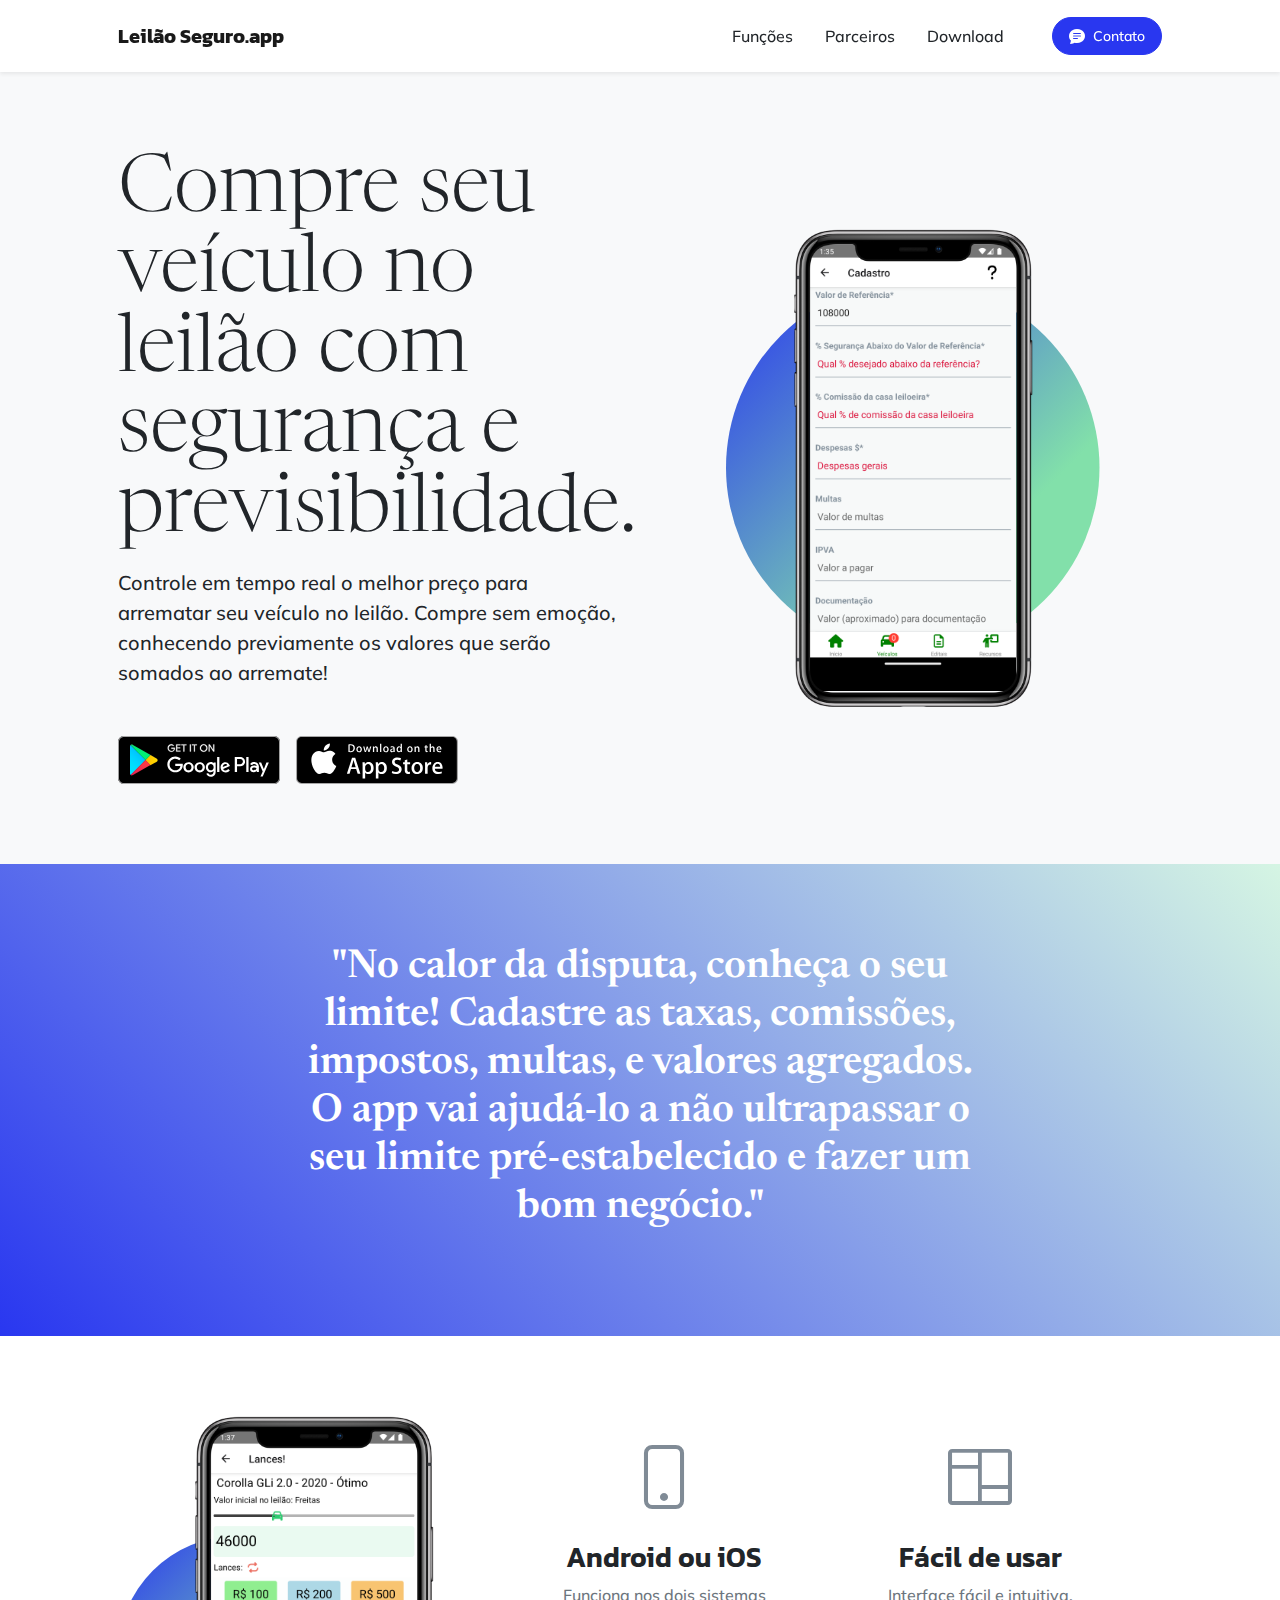
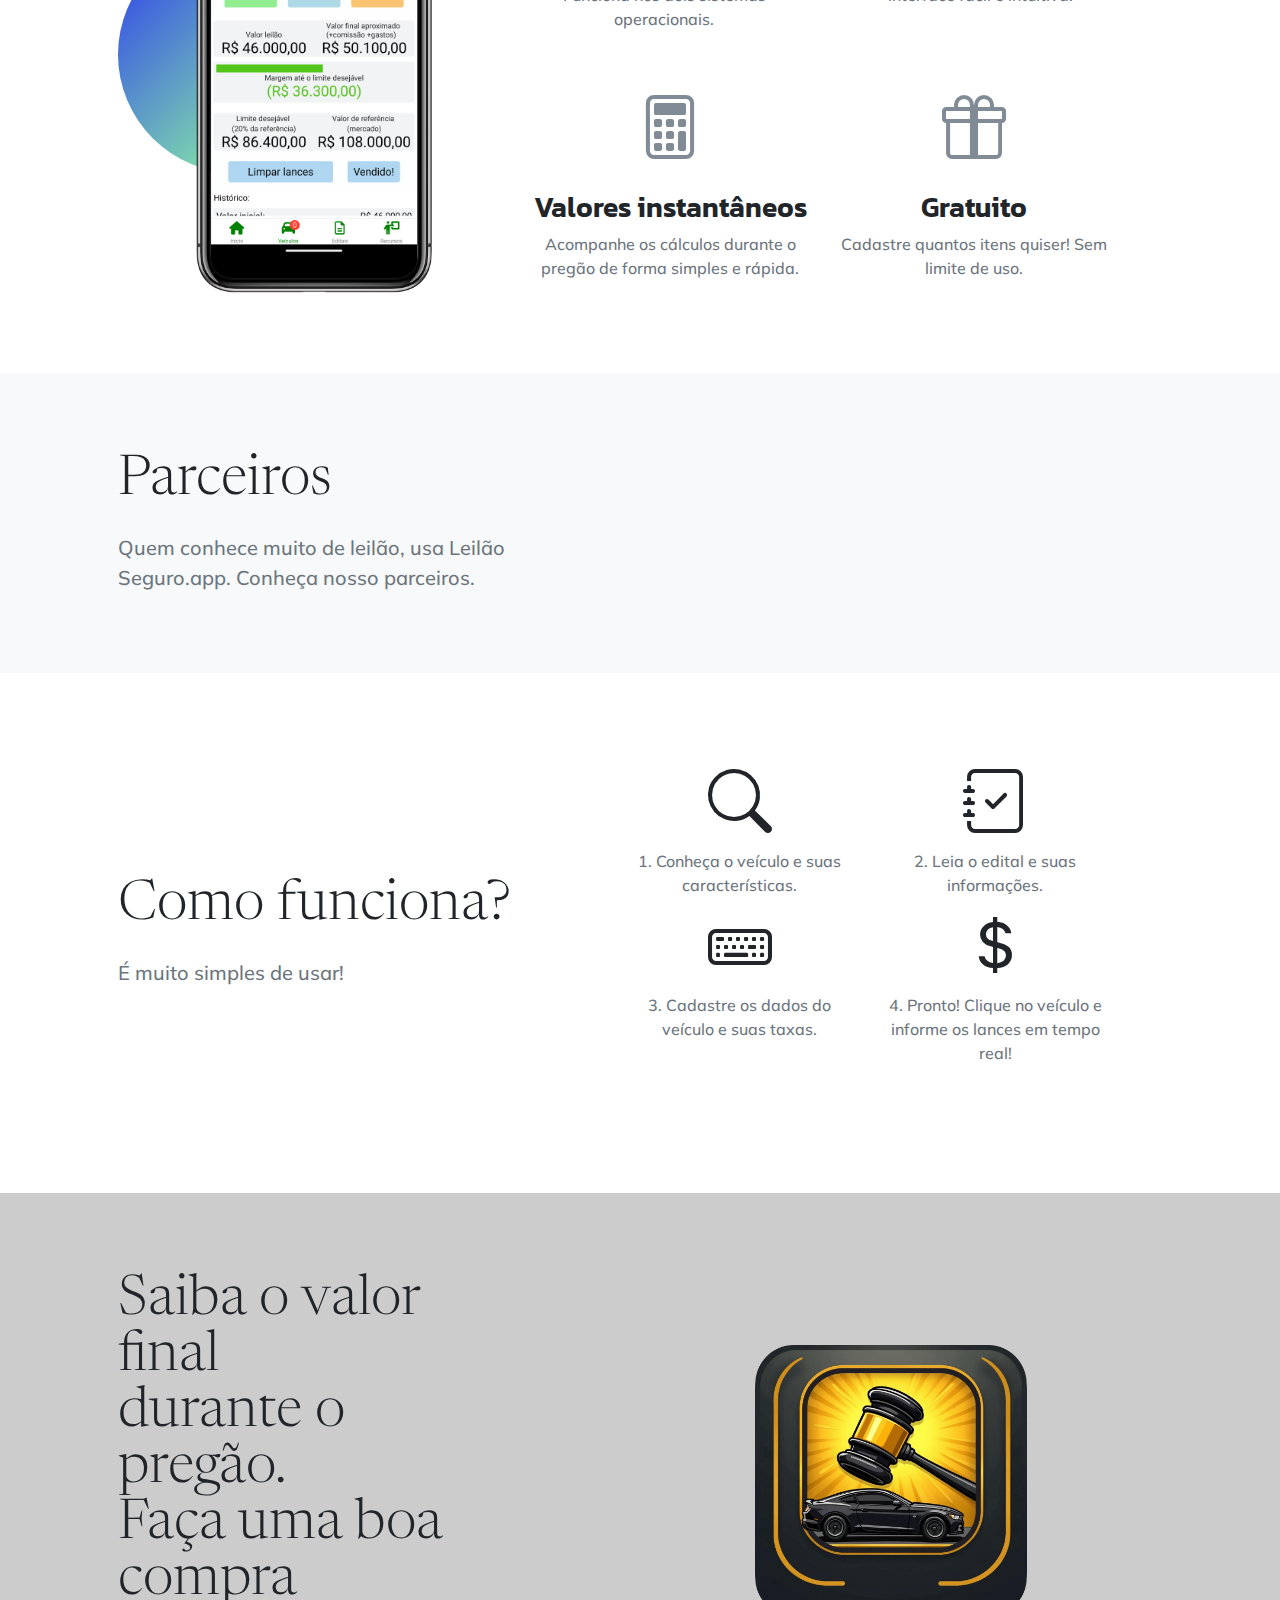
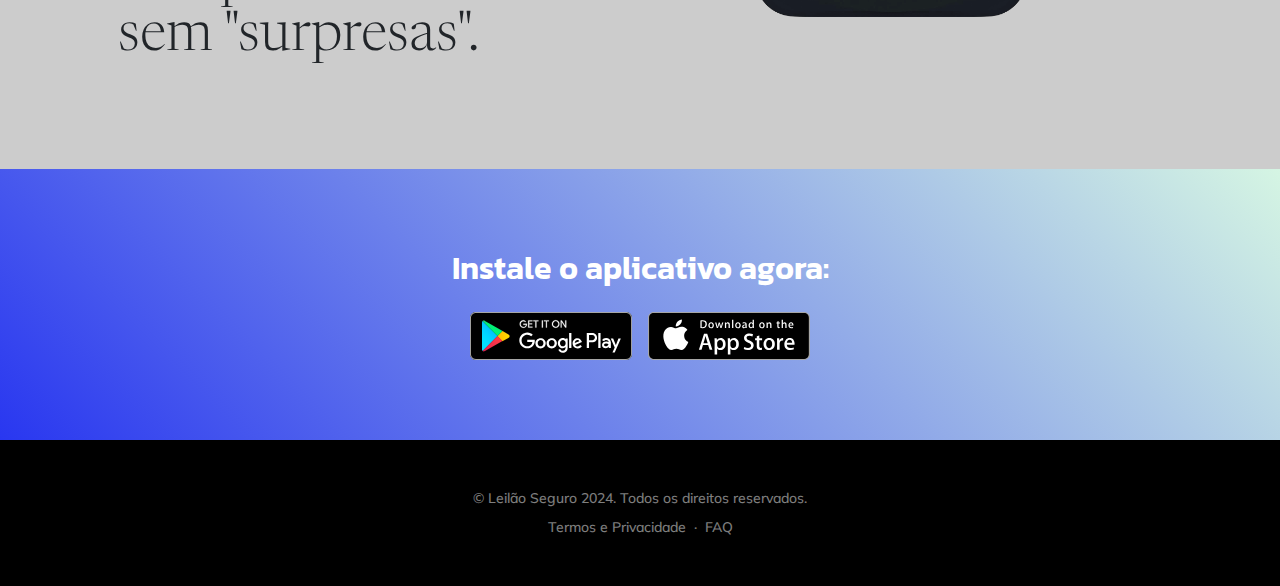
==== index.html @ 969dab4a "aviso da publicacao na playstore" ====
<!DOCTYPE html>
<html lang="pt-br">

<head>
  <meta charset="utf-8" />
  <meta name="viewport" content="width=device-width, initial-scale=1, shrink-to-fit=no" />
  <meta name="description"
    content="Um aplicativo para ajudar na compra em leilões. Calcule com maior precisão os gastos envolvidos e pague até o limite desejado. Pague até o limite calculado, compre com segurança." />
  <meta name="author" content="leilaoseguro.app" />
  <meta name="keywords" content="leilão, leilão seguro, leilão com segurança, carro, carro barato, carro de leilão, moto, moto barata, moto de leilão, trocar de carro, carro com preço bom, leilão vale a pena, leilão de carro, leilão de moto" />
  <meta name="robots" content="index, follow">

  <title>Leilão Seguro.app - Realize seu sonho com segurança</title>
  
  <link rel="icon" type="image/x-icon" href="assets/favicon.ico" />
  <!-- Bootstrap icons-->
  <link href="https://cdn.jsdelivr.net/npm/bootstrap-icons@1.11.0/font/bootstrap-icons.css" rel="stylesheet" />

  <!-- Google fonts-->
  <link rel="preconnect" href="https://fonts.gstatic.com" />
  <link href="https://fonts.googleapis.com/css2?family=Newsreader:ital,wght@0,600;1,600&amp;display=swap"
    rel="stylesheet" />
  <link
    href="https://fonts.googleapis.com/css2?family=Mulish:ital,wght@0,300;0,500;0,600;0,700;1,300;1,500;1,600;1,700&amp;display=swap"
    rel="stylesheet" />
  <link href="https://fonts.googleapis.com/css2?family=Kanit:ital,wght@0,400;1,400&amp;display=swap" rel="stylesheet" />
  <!-- Core theme CSS (includes Bootstrap)-->
  <link href="css/styles.css" rel="stylesheet" />
</head>

<body id="page-top">
  <!-- Navigation-->
  <nav class="navbar navbar-expand-lg navbar-light fixed-top shadow-sm" id="mainNav">
    <div class="container px-5">
      <a class="navbar-brand fw-bold" href="#page-top">Leilão Seguro.app</a>
      <button class="navbar-toggler" type="button" data-bs-toggle="collapse" data-bs-target="#navbarResponsive"
        aria-controls="navbarResponsive" aria-expanded="false" aria-label="Toggle navigation">
        Menu
        <i class="bi-list"></i>
      </button>
      <div class="collapse navbar-collapse" id="navbarResponsive">
        <ul class="navbar-nav ms-auto me-4 my-3 my-lg-0">
          <li class="nav-item"><a class="nav-link me-lg-3" href="https://www.leilaoseguro.app/#features">Funções</a></li>
          <li class="nav-item"><a class="nav-link me-lg-3" href="https://www.leilaoseguro.app/#parceiros">Parceiros</a></li>
          <li class="nav-item"><a class="nav-link me-lg-3" href="https://www.leilaoseguro.app/#download">Download</a></li>
        </ul>
        <button class="btn btn-primary rounded-pill px-3 mb-2 mb-lg-0" data-bs-toggle="modal"
          data-bs-target="#feedbackModal">
          <span class="d-flex align-items-center">
            <i class="bi-chat-text-fill me-2"></i>
            <span class="small">Contato</span>
          </span>
        </button>
      </div>
    </div>
  </nav>
  <!-- Mashead header-->
  <header class="masthead">
    <div class="container px-5">
      <div class="row gx-5 align-items-center">
        <div class="col-lg-6">
          <!-- Mashead text and app badges-->
          <div class="mb-5 mb-lg-0 text-center text-lg-start">
            <h1 class="display-1 lh-1 mb-3">Compre seu veículo no leilão com segurança e previsibilidade.</h1>
            <p class="lead fw-normal mb-5">Controle em tempo real o melhor preço para arrematar seu veículo no leilão. Compre sem emoção, conhecendo previamente os valores que serão somados ao arremate!</p>
            <div class="d-flex flex-column flex-lg-row align-items-center">
              <a class="me-lg-3 mb-4 mb-lg-0" href="">
                <img class="app-badge" src="assets/img/google-play-badge.svg" alt="Google Play App" onclick="avisoAppAndroid()" /> </a>
              <a href="https://apps.apple.com/br/app/leil%C3%A3o-seguro-app/id6738031042">
                <img class="app-badge" src="assets/img/app-store-badge.svg" alt="Apple Store App" /> </a>
            </div>
          </div>
        </div>
        <div class="col-lg-6">
          <!-- Masthead device mockup feature-->
          <div class="masthead-device-mockup">
            <svg class="circle" viewBox="0 0 100 100" xmlns="http://www.w3.org/2000/svg">
              <defs>
                <linearGradient id="circleGradient" gradientTransform="rotate(45)">
                  <stop class="gradient-start-color" offset="0%"></stop>
                  <stop class="gradient-end-color" offset="100%"></stop>
                </linearGradient>
              </defs>
              <circle cx="50" cy="50" r="50"></circle>
            </svg>
            <!-- <svg class="shape-1 d-none d-sm-block" viewBox="0 0 240.83 240.83" xmlns="http://www.w3.org/2000/svg">
              <rect x="-32.54" y="78.39" width="305.92" height="84.05" rx="42.03"
                transform="translate(120.42 -49.88) rotate(45)"></rect>
              <rect x="-32.54" y="78.39" width="305.92" height="84.05" rx="42.03"
                transform="translate(-49.88 120.42) rotate(-45)"></rect>
            </svg> -->
            <!-- <svg class="shape-2 d-none d-sm-block" viewBox="0 0 100 100" xmlns="http://www.w3.org/2000/svg">
              <circle cx="50" cy="50" r="50"></circle>
            </svg> -->
            <div class="device-wrapper">
              <div class="device" data-device="iPhoneX" data-orientation="portrait" data-color="black">
                <div class="screen bg-black">
                  <!-- PUT CONTENTS HERE:-->
                  <!-- * * This can be a video, image, or just about anything else.-->
                  <!-- * * Set the max width of your media to 100% and the height to-->
                  <!-- * * 100% like the demo example below.-->
                  <img src="./assets/img/cadastro.png" alt="Cadastro leilão seguro app" width="100%" />
                  <!-- <video muted="muted" autoplay="" loop="" style="max-width: 100%; height: 100%">
                    <source src="assets/img/demo-screen.mp4" type="video/mp4" /> -->
                  </video>
                </div>
              </div>
            </div>
          </div>
        </div>
      </div>
    </div>
  </header>
  <!-- Quote/testimonial aside-->
  <aside class="text-center bg-gradient-primary-to-secondary">
    <div class="container px-5">
      <div class="row gx-5 justify-content-center">
        <div class="col-xl-8">
          <div class="h2 fs-1 text-white mb-4">"No calor da disputa, conheça o seu limite! Cadastre as taxas, comissões,
            impostos, multas, e valores agregados. O app vai ajudá-lo a não ultrapassar o seu limite pré-estabelecido e
            fazer um bom negócio."</div>
          <!-- <img src="assets/img/leilao-martelo.png" alt="..." style="height: 4rem" /> -->
        </div>
      </div>
    </div>
  </aside>
  <!-- App features section-->
  <section id="features">
    <div class="container px-5">
      <div class="row gx-5 align-items-center">
        <div class="col-lg-8 order-lg-1 mb-5 mb-lg-0">
          <div class="container-fluid px-5">
            <div class="row gx-5">
              <div class="col-md-6 mb-5">
                <!-- Feature item-->
                <div class="text-center">
                  <i class="bi-phone icon-feature text-gradient d-block mb-3"></i>
                  <h3 class="font-alt">Android ou iOS</h3>
                  <p class="text-muted mb-0">Funciona nos dois sistemas operacionais.</p>
                </div>
              </div>
              <div class="col-md-6 mb-5">
                <!-- Feature item-->
                <div class="text-center">
                  <i class="bi-columns icon-feature text-gradient d-block mb-3"></i>
                  <h3 class="font-alt">Fácil de usar</h3>
                  <p class="text-muted mb-0">Interface fácil e intuitiva.</p>
                </div>
              </div>
            </div>
            <div class="row">
              <div class="col-md-6">
                <!-- Feature item-->
                <div class="text-center">
                  <i class="bi-calculator icon-feature text-gradient d-block mb-3"></i>
                  <h3 class="font-alt">Valores instantâneos</h3>
                  <p class="text-muted mb-0">Acompanhe os cálculos durante o pregão de forma simples e rápida.</p>
                </div>
              </div>
              <div class="col-md-6 mb-5 mb-md-0">
                <!-- Feature item-->
                <div class="text-center">
                  <i class="bi-gift icon-feature text-gradient d-block mb-3"></i>
                  <h3 class="font-alt">Gratuito</h3>
                  <p class="text-muted mb-0">Cadastre quantos itens quiser! Sem limite de uso.</p>
                </div>
              </div>
            </div>
          </div>
        </div>
        <div class="col-lg-4 order-lg-0">
          <!-- Features section device mockup-->
          <div class="features-device-mockup">
            <svg class="circle" viewBox="0 0 100 100" xmlns="http://www.w3.org/2000/svg">
              <defs>
                <linearGradient id="circleGradient" gradientTransform="rotate(45)">
                  <stop class="gradient-start-color" offset="0%"></stop>
                  <stop class="gradient-end-color" offset="100%"></stop>
                </linearGradient>
              </defs>
              <circle cx="50" cy="50" r="50"></circle>
            </svg>
            <svg class="shape-1 d-none d-sm-block" viewBox="0 0 240.83 240.83" xmlns="http://www.w3.org/2000/svg">
              <!-- <rect x="-32.54" y="78.39" width="305.92" height="84.05" rx="42.03"
                transform="translate(120.42 -49.88) rotate(45)"></rect> -->
              <!-- <rect x="-32.54" y="78.39" width="305.92" height="84.05" rx="42.03"
                transform="translate(-49.88 120.42) rotate(-45)"></rect> -->
            </svg>
            <!-- <svg class="shape-2 d-none d-sm-block" viewBox="0 0 100 100" xmlns="http://www.w3.org/2000/svg">
              <circle cx="50" cy="50" r="50"></circle> -->
            </svg>
            <div class="device-wrapper">
              <div class="device" data-device="iPhoneX" data-orientation="portrait" data-color="black">
                <div class="screen bg-black">
                  <!-- PUT CONTENTS HERE:-->
                  <!-- * * This can be a video, image, or just about anything else.-->
                  <!-- * * Set the max width of your media to 100% and the height to-->
                  <!-- * * 100% like the demo example below.-->
                  <img src="./assets/img/lances.png" alt="Lances leilão seguro app" width="100%" />
                  <!-- <video muted="muted" autoplay="" loop="" style="max-width: 100%; height: 100%">
                    <source src="assets/img/demo-screen.mp4" type="video/mp4" /> -->
                  </video>
                </div>
              </div>
            </div>
          </div>
        </div>
      </div>
    </div>
  </section>
  <!-- Parceiros section-->
  <section id="parceiros" class="bg-light">
    <div class="container px-5">
      <div class="row gx-5 align-items-center justify-content-center justify-content-lg-between">
        <div class="col-12 col-lg-5">
          <h2 class="display-4 lh-1 mb-4">Parceiros</h2>
          <p class="lead fw-normal text-muted mb-5 mb-lg-0">Quem conhece muito de leilão, usa Leilão Seguro.app. Conheça
            nosso parceiros.</p>
        </div>
        <div class="col-sm-8 col-md-6">
          <div class="px-5 px-sm-0">
            <!-- <img class="img-fluid rounded-circle" src="https://source.unsplash.com/u8Jn2rzYIps/900x900" alt="..." /> -->
          </div>
        </div>
      </div>
    </div>
  </section>
  <!-- Como funciona section-->
  <section id="comoFunciona" class="bg-white">
    <div class="container px-5">
      <div class="row gx-5 align-items-center justify-content-center justify-content-lg-between">
        <div class="col-12 col-lg-5">
          <h2 class="display-4 lh-1 mb-4">Como funciona?</h2>
          <p class="lead fw-normal text-muted mb-5 mb-lg-0">É muito simples de usar!</p>
        </div>
        <div class="col-sm-8 col-md-7 mb-5">
          <div class="px-3 px-sm-0 row justify-content-center">
            <div class="text-center col-md-5">
              <i class="bi-search icon-feature"></i>
              <p class="text-muted mb-0">1. Conheça o veículo e suas características.</p>
            </div>
            <div class="text-center col-md-5">
              <i class="bi bi-journal-check icon-feature"></i>
              <p class="text-muted mb-0">2. Leia o edital e suas informações.</p>
            </div>
            <div class="text-center col-md-5">
              <i class="bi-keyboard icon-feature "></i>
              <p class="text-muted mb-0">3. Cadastre os dados do veículo e suas taxas.</p>
            </div>
            <div class="text-center col-md-5">
              <i class="bi bi-currency-dollar icon-feature"></i>
              <p class="text-muted mb-0">4. Pronto! Clique no veículo e informe os lances em tempo real!</p>
            </div>
            <!-- <img class="img-fluid rounded-circle" src="https://source.unsplash.com/u8Jn2rzYIps/900x900" alt="..." /> -->
          </div>
        </div>
      </div>
    </div>
  </section>
  <!--  section-->
  <section class="cta">
    <div class="cta-content">
      <div class="container px-5">
        <div class="row gx-5 align-items-center justify-content-center justify-content-lg-between">
          <div class="col-12 col-lg-5">
            <h2 class="display-4 lh-1 mb-4">Saiba o valor final<br /> durante o pregão.
              <br />
              Faça uma boa compra<br /> sem "surpresas".
            </h2>
          </div>
          <div class="col-sm-8 col-md-5">
            <div class="px-5 px-sm-0">
              <img id="logoiconeapp" class="img-fluid" src="./assets/img/logo-iconeapp.png" alt="logotipo do aplicativo" />
            </div>
          </div>
        </div>
      </div>
    </div>
  </section>

  <!-- App badge section-->
  <section class="bg-gradient-primary-to-secondary" id="download">
    <div class="container px-5">
      <h2 class="text-center text-white font-alt mb-4">Instale o aplicativo agora:</h2>
      <div class="d-flex flex-column flex-lg-row align-items-center justify-content-center">
        <a class="me-lg-3 mb-4 mb-lg-0" href="">
          <img class="app-badge" src="assets/img/google-play-badge.svg"
            alt="google play" onclick="avisoAppAndroid()" /> 
          </a>
        <a href="https://apps.apple.com/br/app/leil%C3%A3o-seguro-app/id6738031042">
          <img class="app-badge" src="assets/img/app-store-badge.svg" alt="app store" />
        </a>
      </div>
    </div>
  </section>
  <!-- Footer-->
  <footer class="bg-black text-center py-5">
    <div class="container px-5">
      <div class="text-white-50 small">
        <div class="mb-2">&copy; Leilão Seguro 2024. Todos os direitos reservados. </div>
        <a href="https://www.leilaoseguro.app/privacy-br.html">Termos e Privacidade</a>
        <span class="mx-1">&middot;</span>
        <a href="https://www.leilaoseguro.app/faq.html">FAQ</a>
      </div>
    </div>
  </footer>
  <!-- Feedback Modal-->
  <div class="modal fade" id="feedbackModal" tabindex="-1" aria-labelledby="feedbackModalLabel" aria-hidden="true">
    <div class="modal-dialog modal-dialog-centered">
      <div class="modal-content">
        <div class="modal-header bg-gradient-primary-to-secondary p-4">
          <h5 class="modal-title font-alt text-white" id="feedbackModalLabel">Entre em contato:</h5>
          <button class="btn-close btn-close-white" type="button" data-bs-dismiss="modal" aria-label="Fechar"></button>
        </div>
        <div class="modal-body border-0 p-4">
          <!-- * * * * * * * * * * * * * * *-->
          <!-- * * SB Forms Contact Form * *-->
          <!-- * * * * * * * * * * * * * * *-->
          <!-- This form is pre-integrated with SB Forms.-->
          <!-- To make this form functional, sign up at-->
          <!-- https://startbootstrap.com/solution/contact-forms-->
          <!-- to get an API token!-->

          <p>Email: <a href="mailto:leilaoseguro.app@gmail.com?subject=App leilão seguro"
              target="_blank">leilaoseguro.app@gmail.com</a> </p>

          <!-- <form id="contactForm" data-sb-form-api-token="API_TOKEN"> -->
          <!-- Name input-->
          <!-- <div class="form-floating mb-3">
              <input class="form-control" id="name" type="text" placeholder="Enter your name..."
                data-sb-validations="required" />
              <label for="name">Full name</label>
              <div class="invalid-feedback" data-sb-feedback="name:required">A name is required.</div>
            </div> -->
          <!-- Email address input-->
          <!-- <div class="form-floating mb-3">
              <input class="form-control" id="email" type="email" placeholder="name@example.com"
                data-sb-validations="required,email" />
              <label for="email">Email address</label>
              <div class="invalid-feedback" data-sb-feedback="email:required">An email is required.</div>
              <div class="invalid-feedback" data-sb-feedback="email:email">Email is not valid.</div>
            </div> -->

          <!-- Message input-->
          <!-- <div class="form-floating mb-3">
              <textarea class="form-control" id="message" type="text" placeholder="Enter your message here..."
                style="height: 10rem" data-sb-validations="required"></textarea>
              <label for="message">Message</label>
              <div class="invalid-feedback" data-sb-feedback="message:required">A message is required.</div>
            </div> -->
          <!-- Submit success message-->
          <!---->
          <!-- This is what your users will see when the form-->
          <!-- has successfully submitted-->
          <!-- <div class="d-none" id="submitSuccessMessage">
              <div class="text-center mb-3">
                <div class="fw-bolder">Form submission successful!</div>
                To activate this form, sign up at
                <br />
                <a
                  href="https://startbootstrap.com/solution/contact-forms">https://startbootstrap.com/solution/contact-forms</a>
              </div>
            </div> -->
          <!-- Submit error message-->
          <!---->
          <!-- This is what your users will see when there is-->
          <!-- an error submitting the form-->
          <!-- <div class="d-none" id="submitErrorMessage">
              <div class="text-center text-danger mb-3">Error sending message!</div>
            </div> -->
          <!-- Submit Button-->
          <div class="d-grid">
            <!-- <button class="btn btn-primary rounded-pill btn-lg disabled" id="submitButton" type="submit">Submit</button> -->
            <button class=" btn btn-primary rounded-pill btn-lg btn-close-black" type="button" data-bs-dismiss="modal"
              aria-label="Fechar">Fechar</button>
          </div>
          <!-- </form> -->
        </div>
      </div>
    </div>
  </div>
  <!-- Bootstrap core JS-->
  <script src="https://cdn.jsdelivr.net/npm/bootstrap@5.2.3/dist/js/bootstrap.bundle.min.js"></script>
  <!-- Core theme JS-->
  <script src="js/scripts.js"></script>
  <!-- * * * * * * * * * * * * * * * * * * * * * * * * * * * * * * * * * * * * * * * *-->
  <!-- * *                               SB Forms JS                               * *-->
  <!-- * * Activate your form at https://startbootstrap.com/solution/contact-forms * *-->
  <!-- * * * * * * * * * * * * * * * * * * * * * * * * * * * * * * * * * * * * * * * *-->
  <script src="https://cdn.startbootstrap.com/sb-forms-latest.js"></script>
</body>

</html>
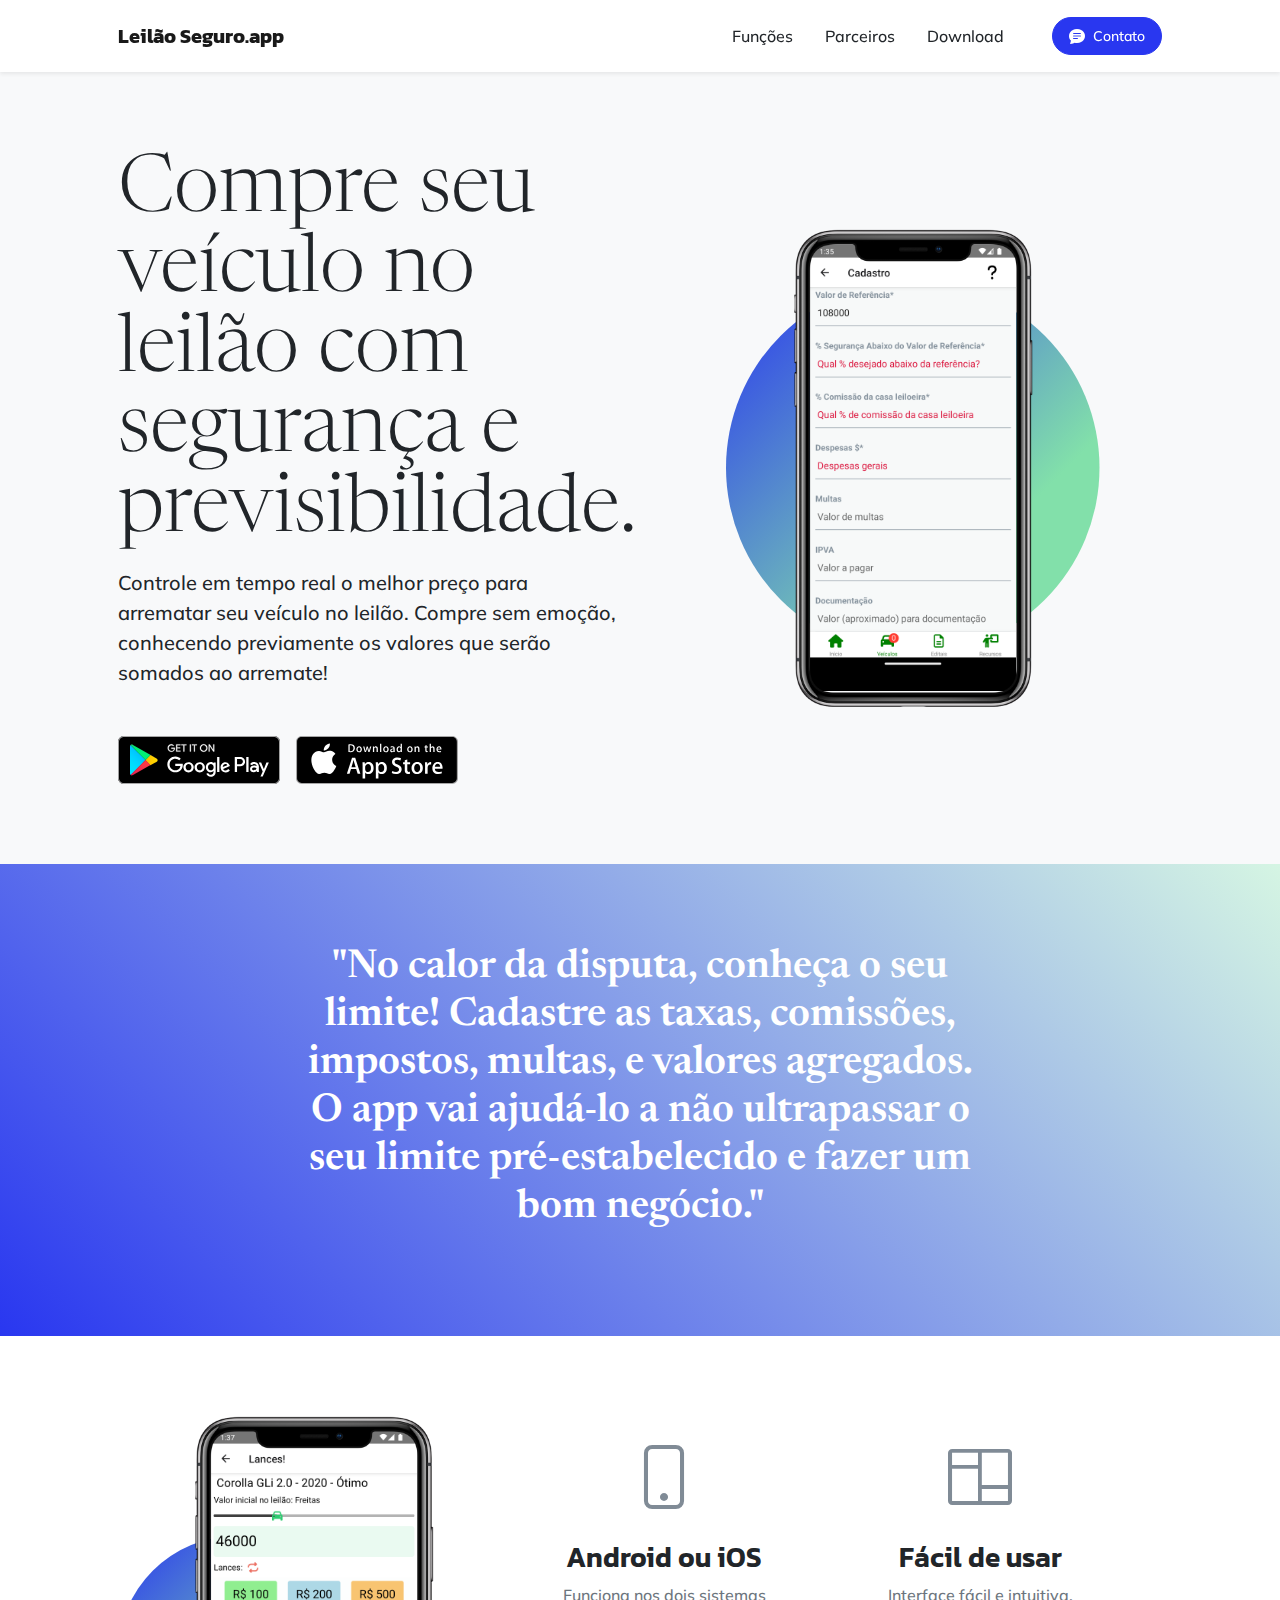
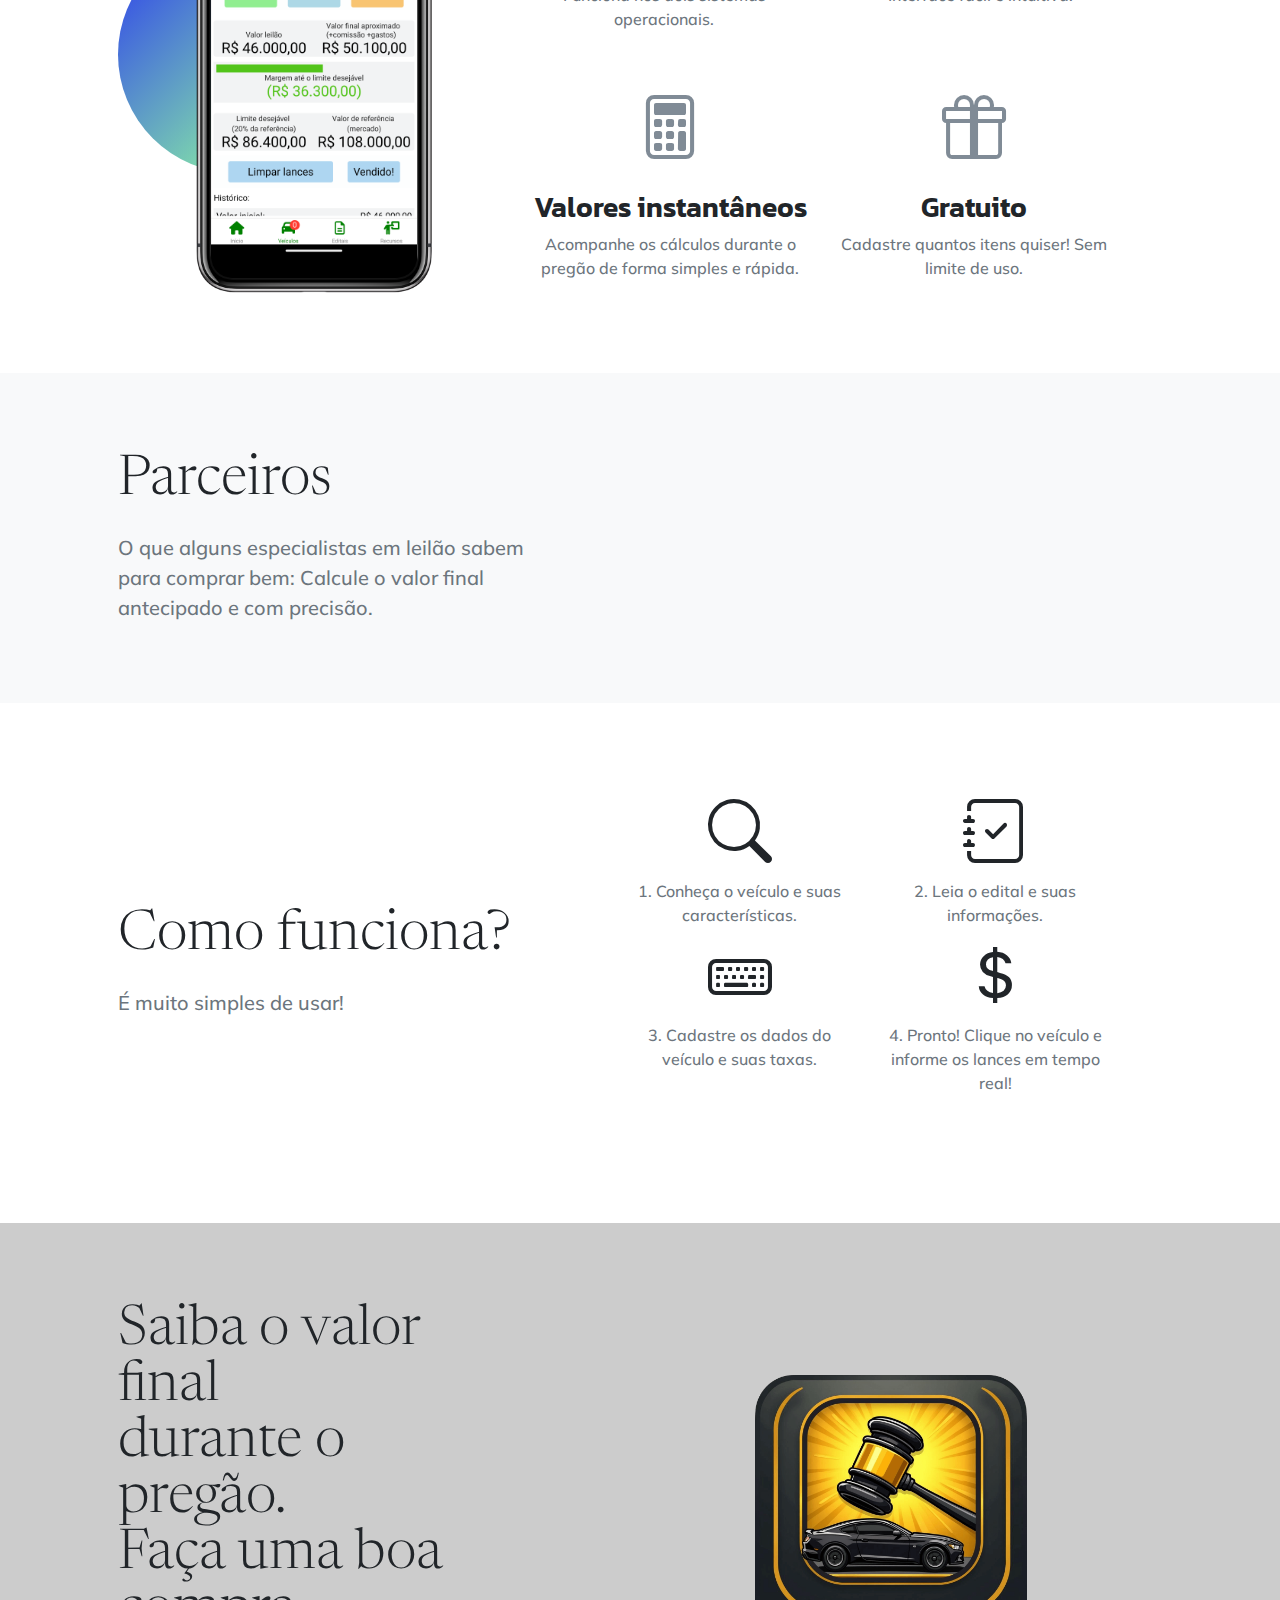
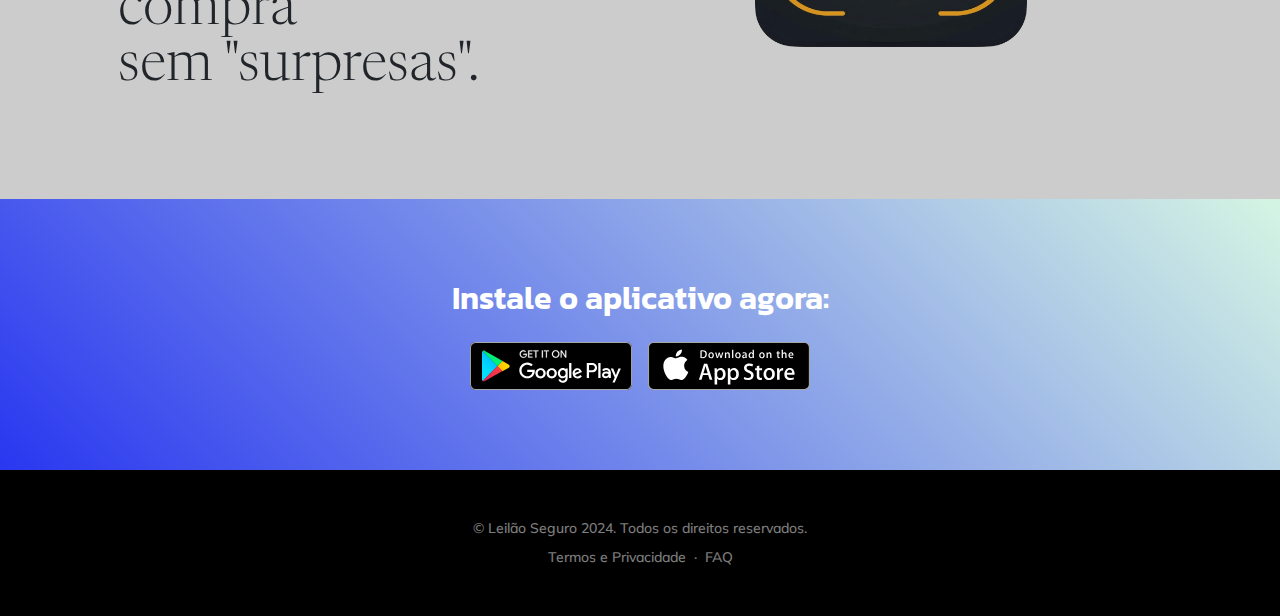
==== commit 35c3c3e0: "frase parceiros" ====
--- a/index.html
+++ b/index.html
@@ -64,8 +64,8 @@
             <h1 class="display-1 lh-1 mb-3">Compre seu veículo no leilão com segurança e previsibilidade.</h1>
             <p class="lead fw-normal mb-5">Controle em tempo real o melhor preço para arrematar seu veículo no leilão. Compre sem emoção, conhecendo previamente os valores que serão somados ao arremate!</p>
             <div class="d-flex flex-column flex-lg-row align-items-center">
-              <a class="me-lg-3 mb-4 mb-lg-0" href="">
-                <img class="app-badge" src="assets/img/google-play-badge.svg" alt="Google Play App" onclick="avisoAppAndroid()" /> </a>
+              <a class="me-lg-3 mb-4 mb-lg-0" href="https://play.google.com/store/apps/details?id=app.leilaoseguro&hl=pt_BR&pli=1">
+                <img class="app-badge" src="assets/img/google-play-badge.svg" alt="Google Play App" /> </a>
               <a href="https://apps.apple.com/br/app/leil%C3%A3o-seguro-app/id6738031042">
                 <img class="app-badge" src="assets/img/app-store-badge.svg" alt="Apple Store App" /> </a>
             </div>
@@ -214,8 +214,7 @@
       <div class="row gx-5 align-items-center justify-content-center justify-content-lg-between">
         <div class="col-12 col-lg-5">
           <h2 class="display-4 lh-1 mb-4">Parceiros</h2>
-          <p class="lead fw-normal text-muted mb-5 mb-lg-0">Quem conhece muito de leilão, usa Leilão Seguro.app. Conheça
-            nosso parceiros.</p>
+          <p class="lead fw-normal text-muted mb-5 mb-lg-0">O que alguns especialistas em leilão sabem para comprar bem: Calcule o valor final antecipado e com precisão. </p>
         </div>
         <div class="col-sm-8 col-md-6">
           <div class="px-5 px-sm-0">
@@ -283,9 +282,9 @@
     <div class="container px-5">
       <h2 class="text-center text-white font-alt mb-4">Instale o aplicativo agora:</h2>
       <div class="d-flex flex-column flex-lg-row align-items-center justify-content-center">
-        <a class="me-lg-3 mb-4 mb-lg-0" href="">
+        <a class="me-lg-3 mb-4 mb-lg-0" href="https://play.google.com/store/apps/details?id=app.leilaoseguro&hl=pt_BR&pli=1">
           <img class="app-badge" src="assets/img/google-play-badge.svg"
-            alt="google play" onclick="avisoAppAndroid()" /> 
+            alt="google play" /> 
           </a>
         <a href="https://apps.apple.com/br/app/leil%C3%A3o-seguro-app/id6738031042">
           <img class="app-badge" src="assets/img/app-store-badge.svg" alt="app store" />
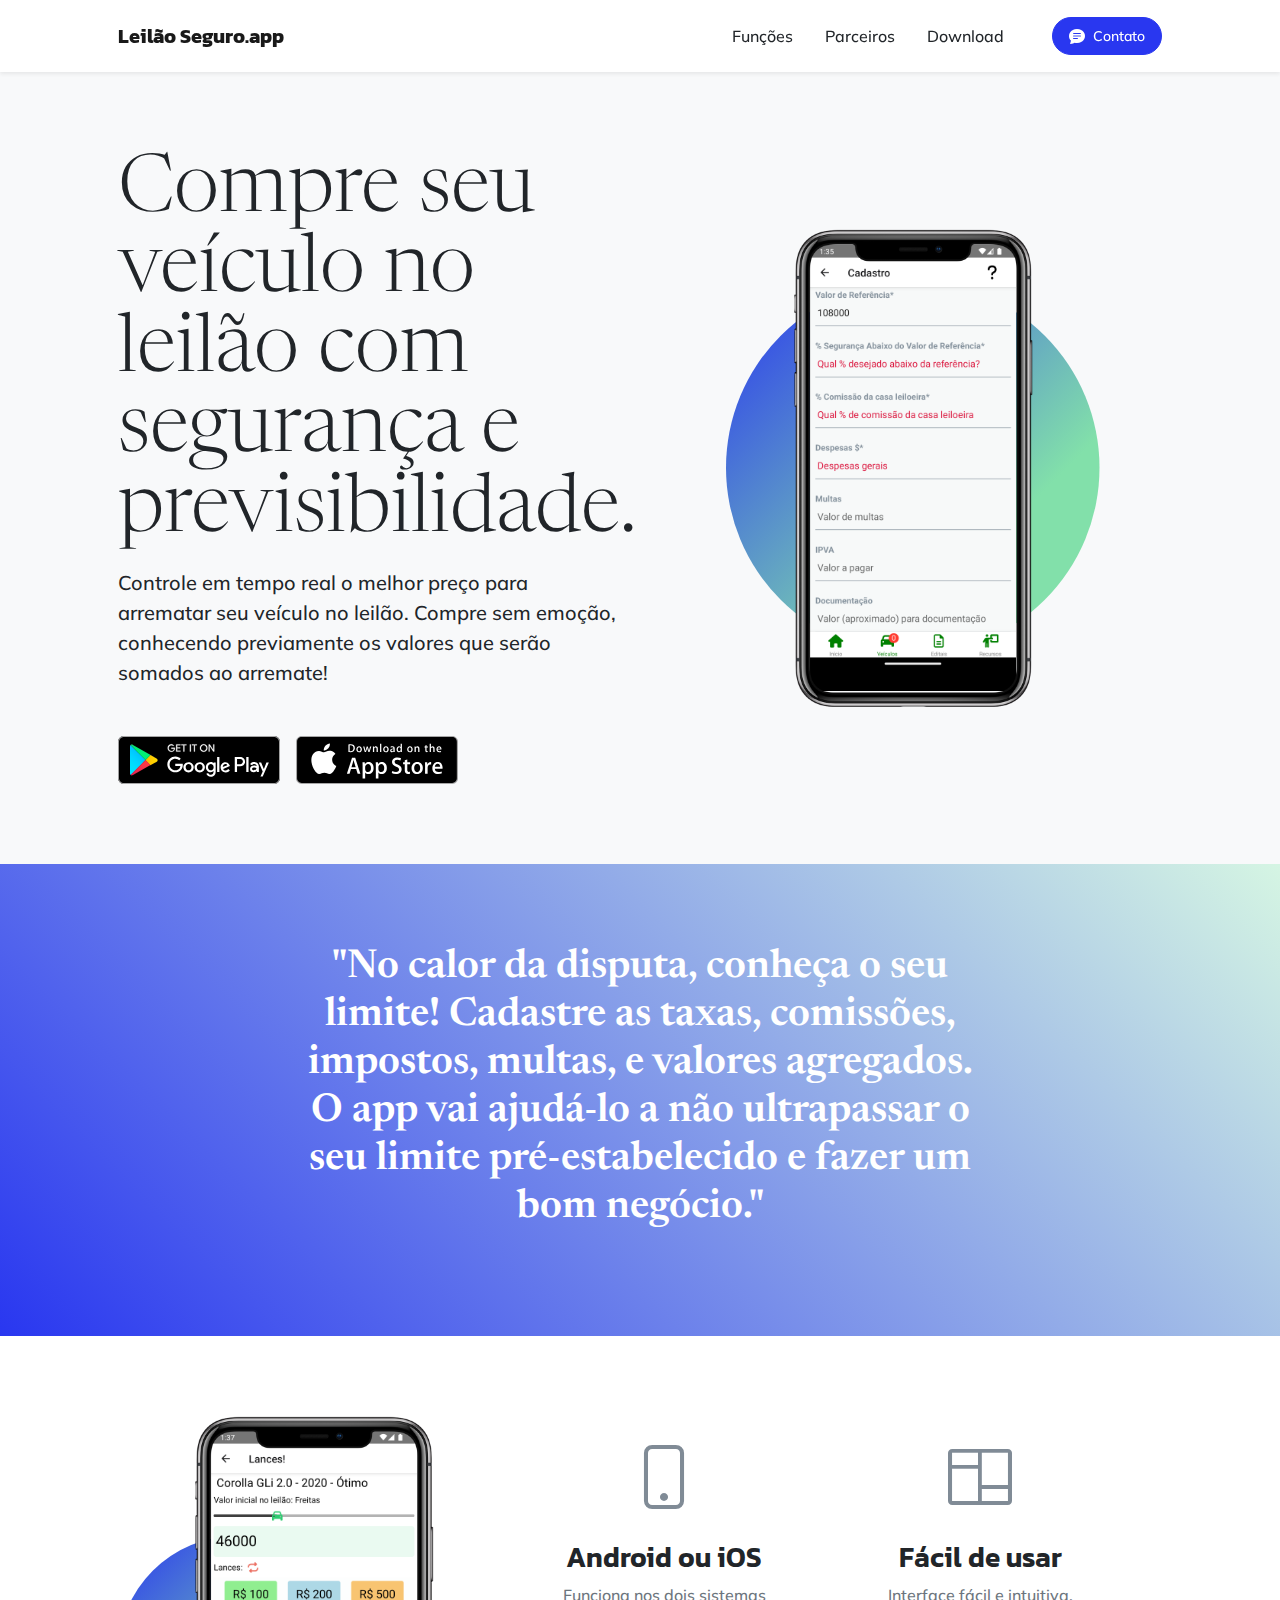
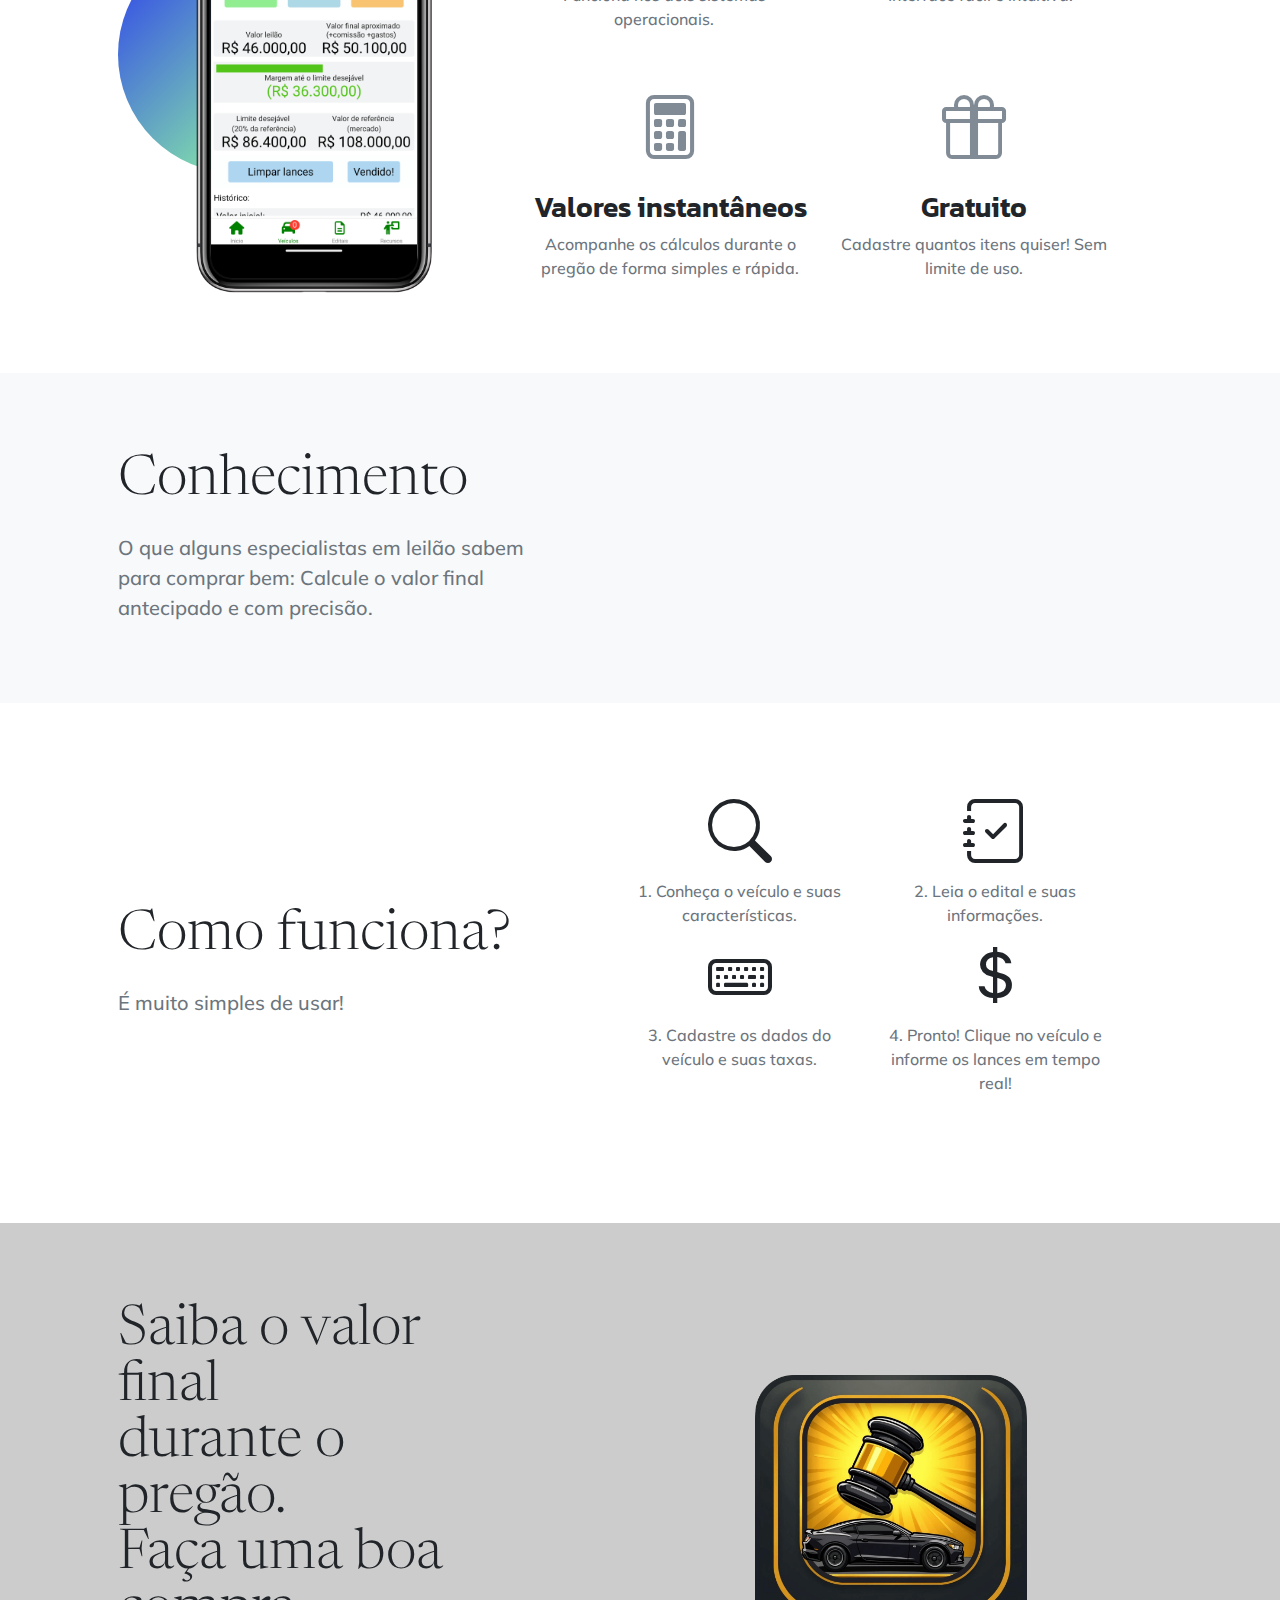
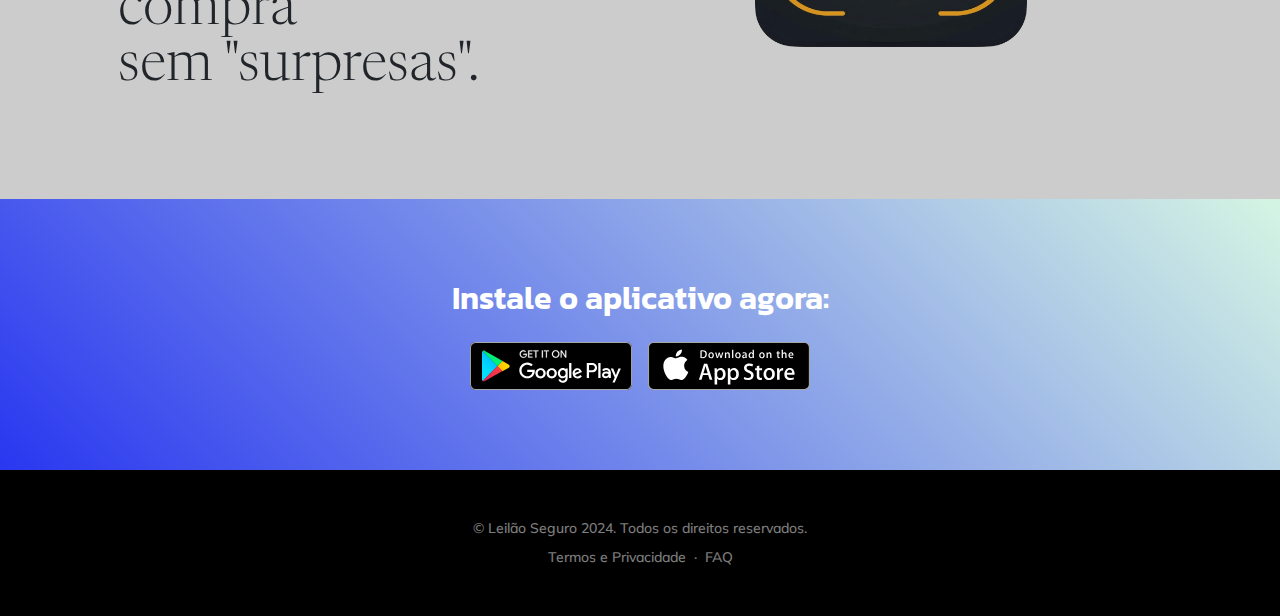
==== commit 81e2130c: "frase parceiros" ====
--- a/index.html
+++ b/index.html
@@ -213,7 +213,7 @@
     <div class="container px-5">
       <div class="row gx-5 align-items-center justify-content-center justify-content-lg-between">
         <div class="col-12 col-lg-5">
-          <h2 class="display-4 lh-1 mb-4">Parceiros</h2>
+          <h2 class="display-4 lh-1 mb-4">Conhecimento</h2>
           <p class="lead fw-normal text-muted mb-5 mb-lg-0">O que alguns especialistas em leilão sabem para comprar bem: Calcule o valor final antecipado e com precisão. </p>
         </div>
         <div class="col-sm-8 col-md-6">
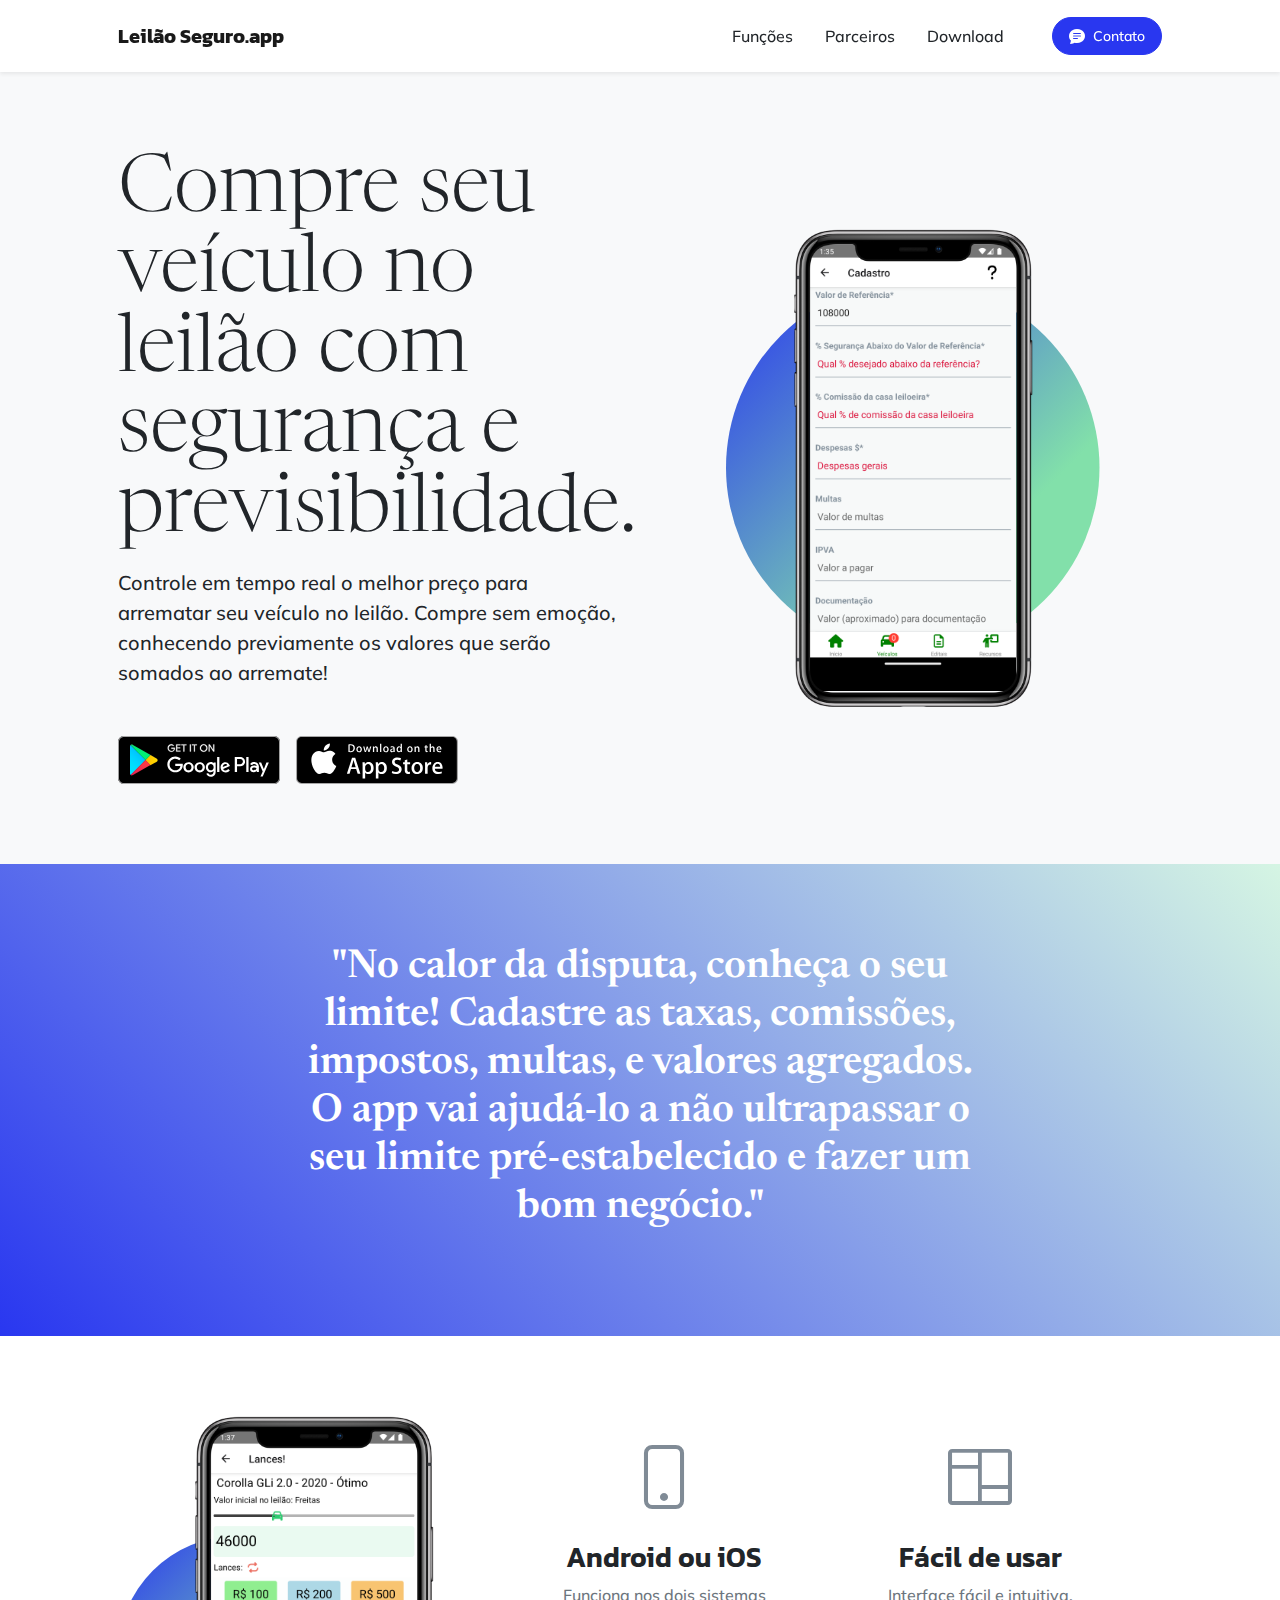
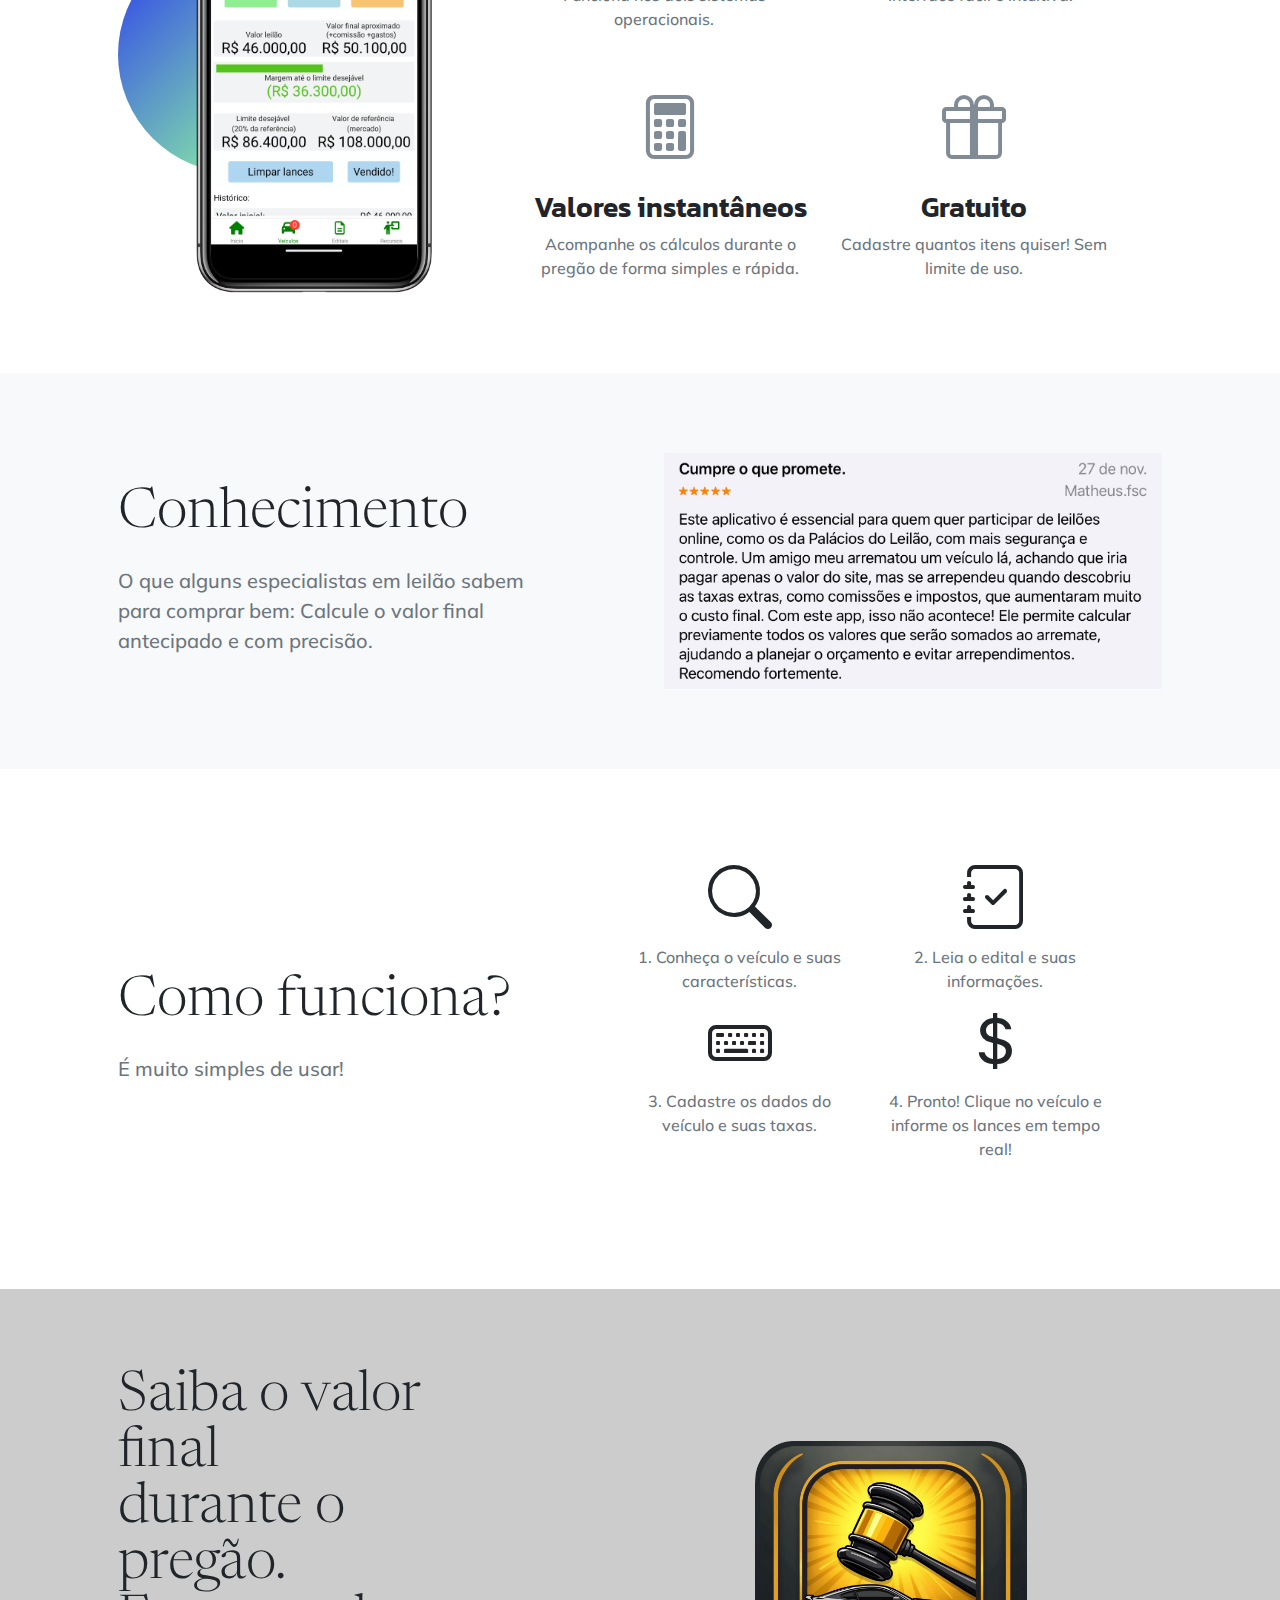
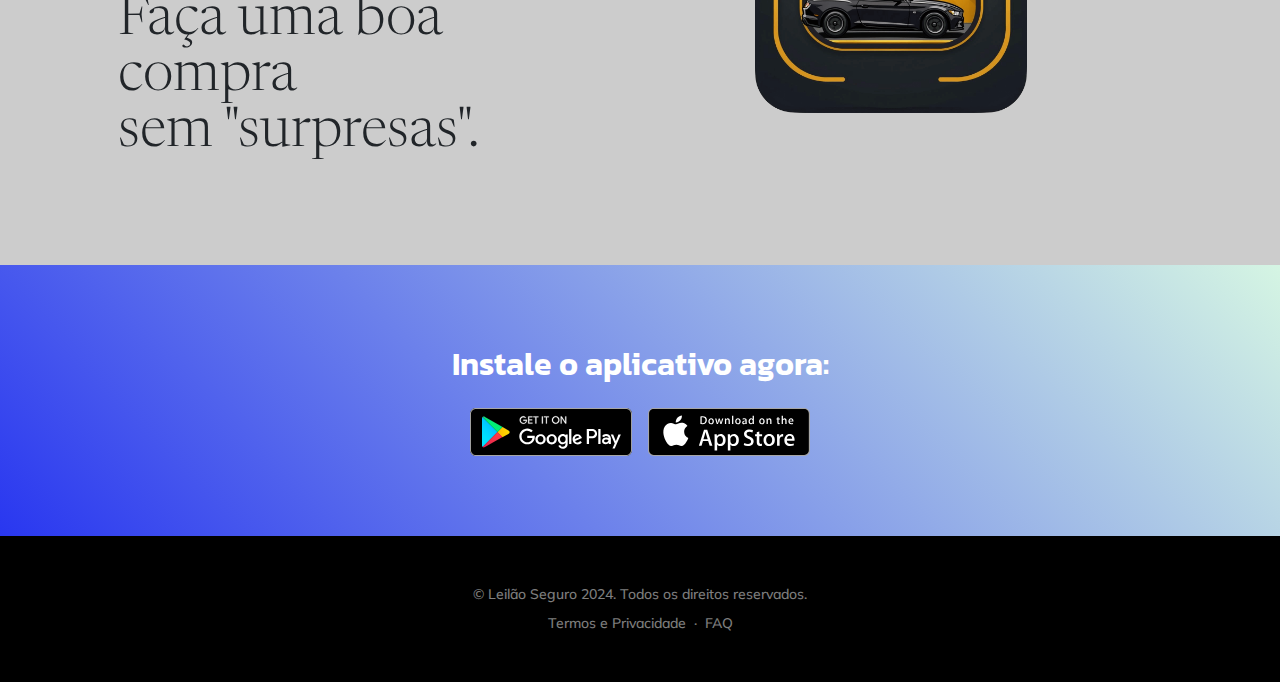
==== commit f5120047: "testemunho" ====
--- a/index.html
+++ b/index.html
@@ -7,9 +7,9 @@
   <meta name="description"
     content="Um aplicativo para ajudar na compra em leilões. Calcule com maior precisão os gastos envolvidos e pague até o limite desejado. Pague até o limite calculado, compre com segurança." />
   <meta name="author" content="leilaoseguro.app" />
-  <meta name="keywords" content="leilão, leilão seguro, leilão com segurança, carro, carro barato, carro de leilão, moto, moto barata, moto de leilão, trocar de carro, carro com preço bom, leilão vale a pena, leilão de carro, leilão de moto" />
+  <meta name="keywords" content="leilão, leilão seguro, leilão com segurança, carro, carro barato, carro de leilão, moto, moto barata, moto de leilão, trocar de carro, carro com preço bom, leilão vale a pena, leilão de carro, leilão de moto, bid, super bid" />
   <meta name="robots" content="index, follow">
-
+  <link rel="canonical" href="https://www.leilaoseguro.app"> 
   <title>Leilão Seguro.app - Realize seu sonho com segurança</title>
   
   <link rel="icon" type="image/x-icon" href="assets/favicon.ico" />
@@ -218,7 +218,7 @@
         </div>
         <div class="col-sm-8 col-md-6">
           <div class="px-5 px-sm-0">
-            <!-- <img class="img-fluid rounded-circle" src="https://source.unsplash.com/u8Jn2rzYIps/900x900" alt="..." /> -->
+            <img class="img-fluid" src="./assets/img/testemunho.app.store.jpeg" alt="Testunho na app store" />
           </div>
         </div>
       </div>
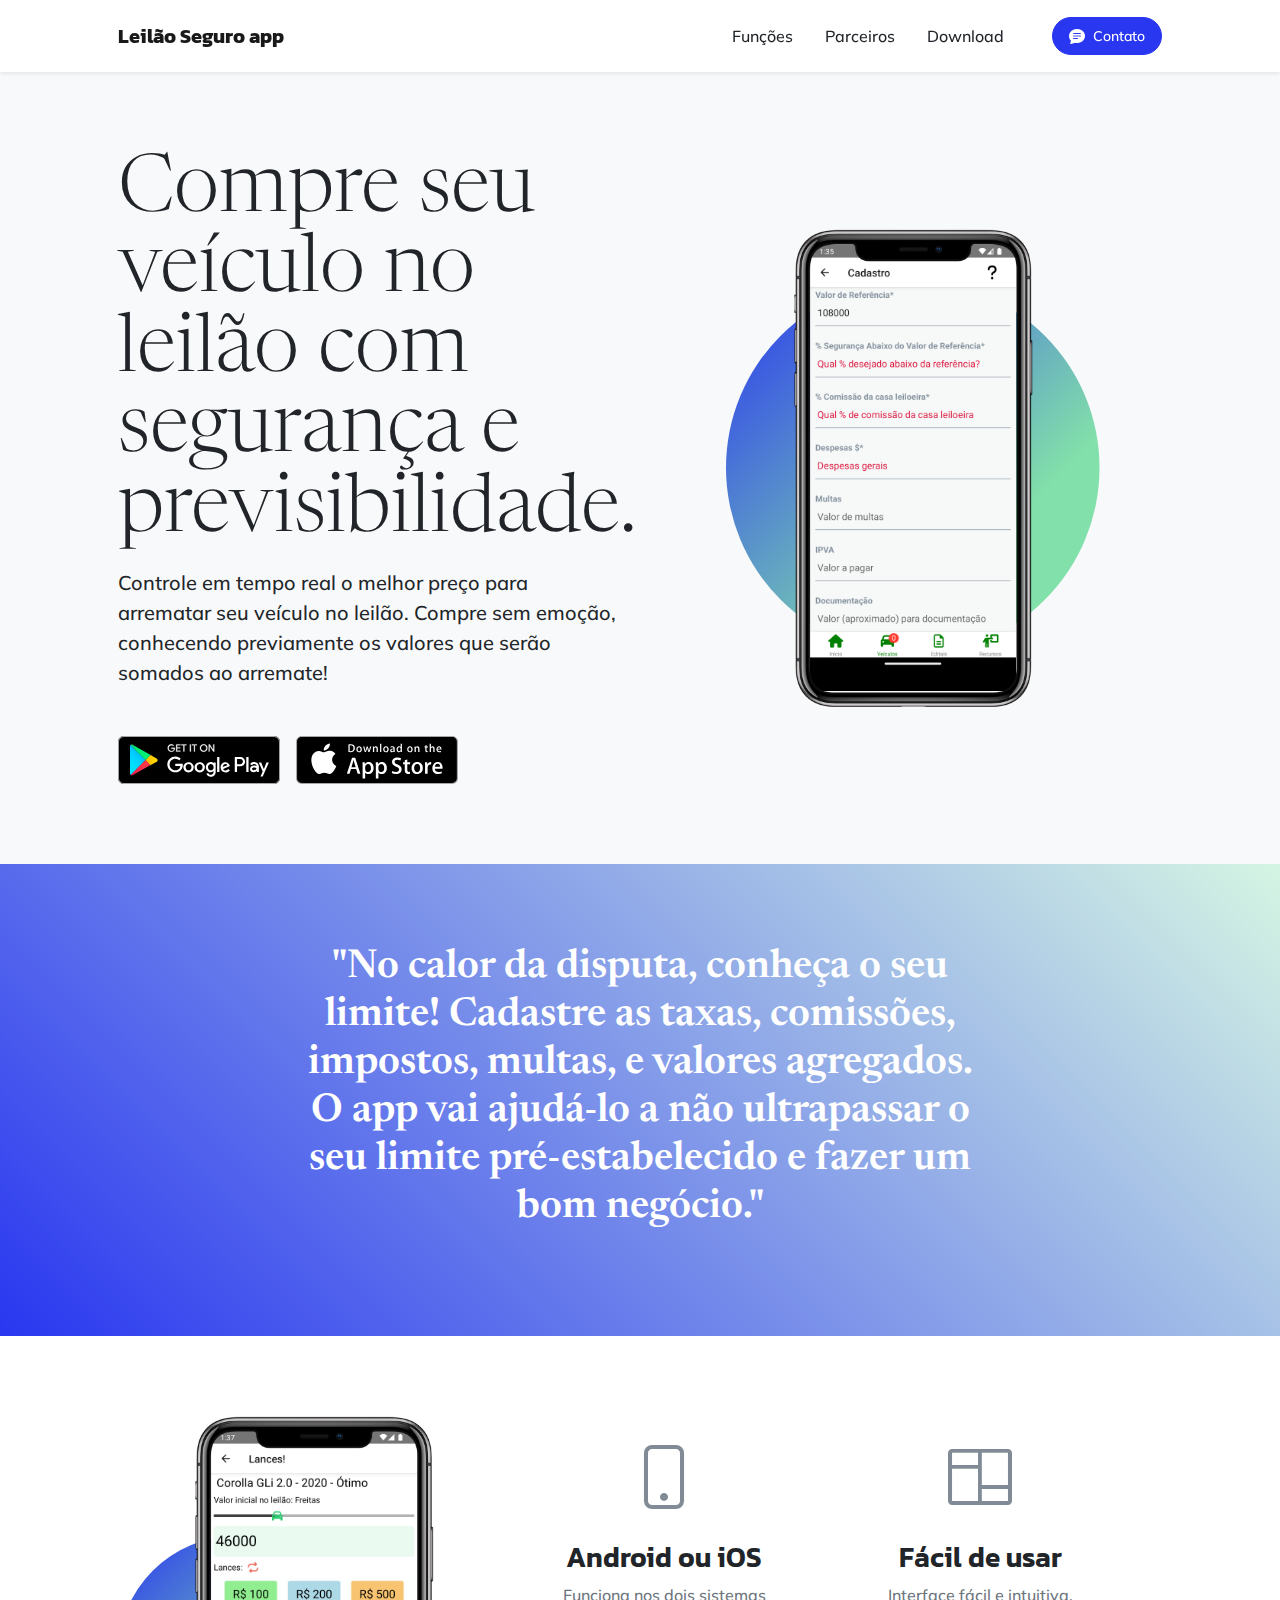
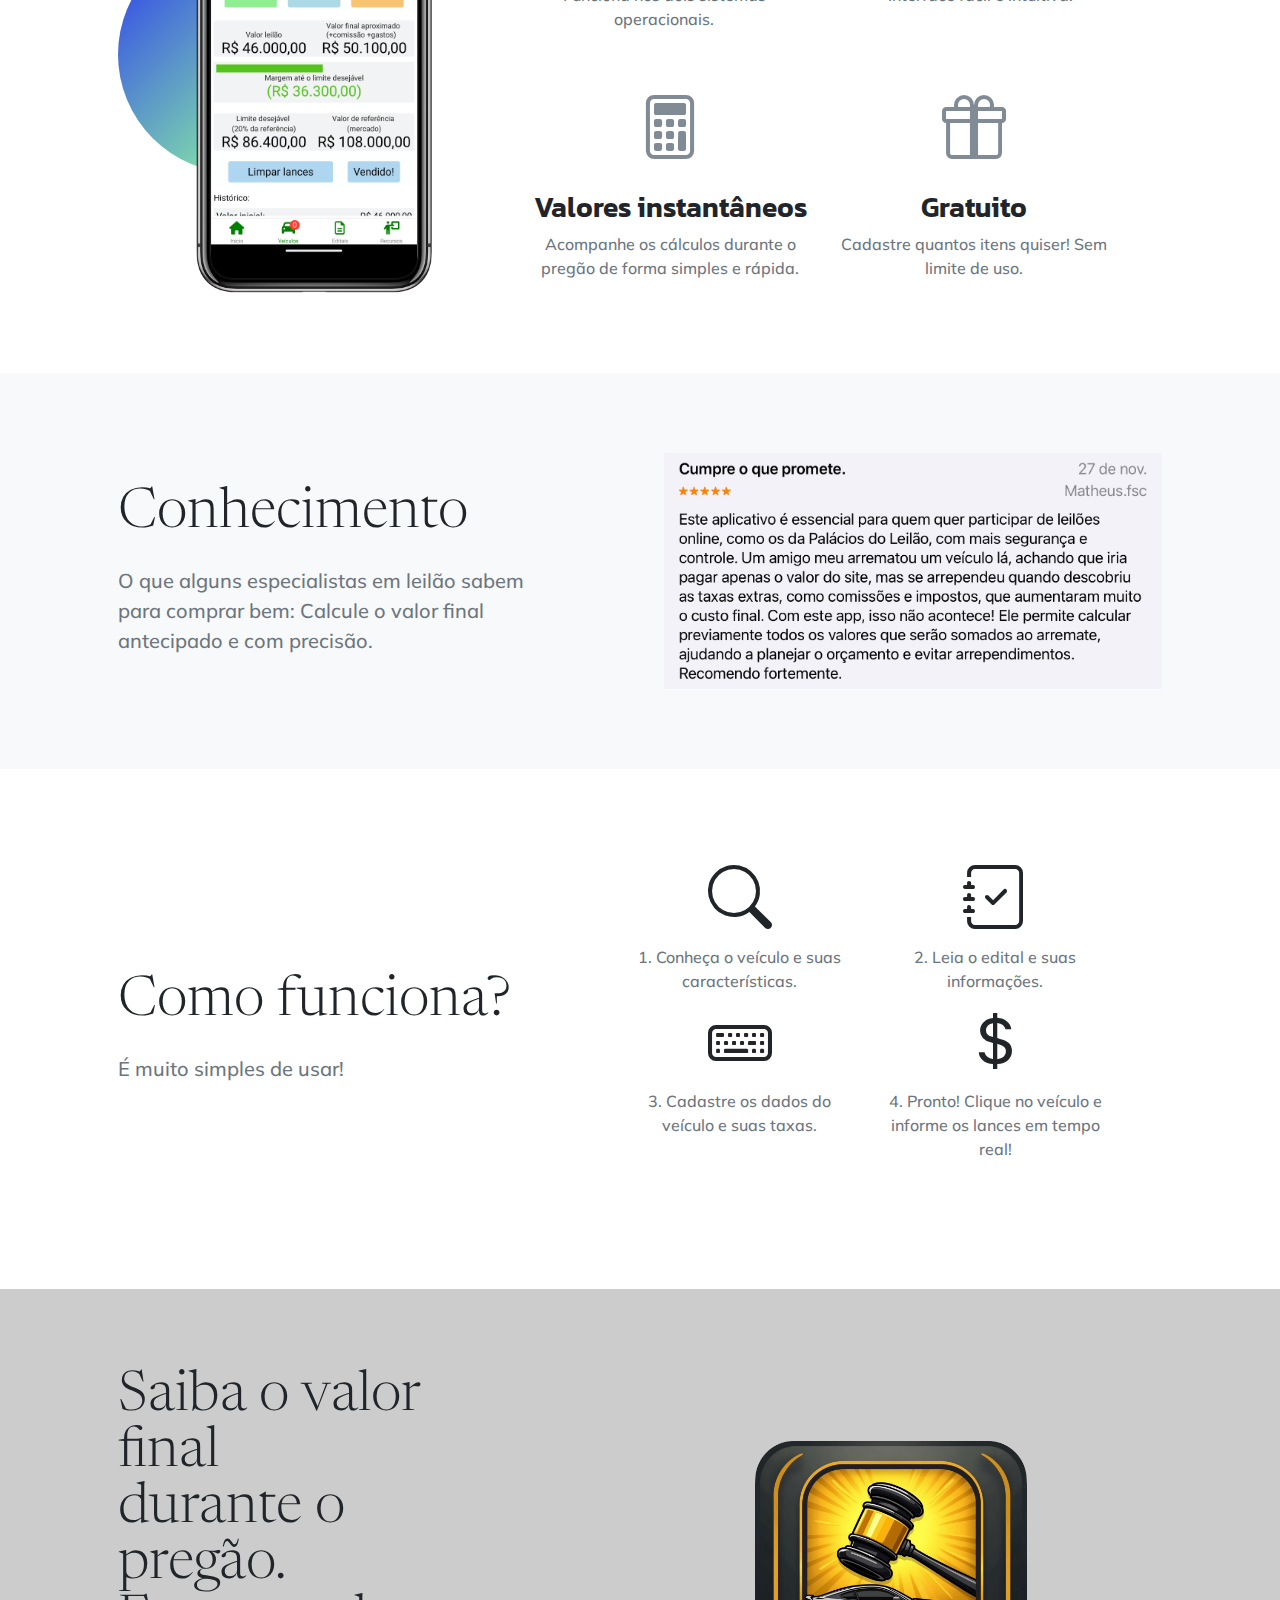
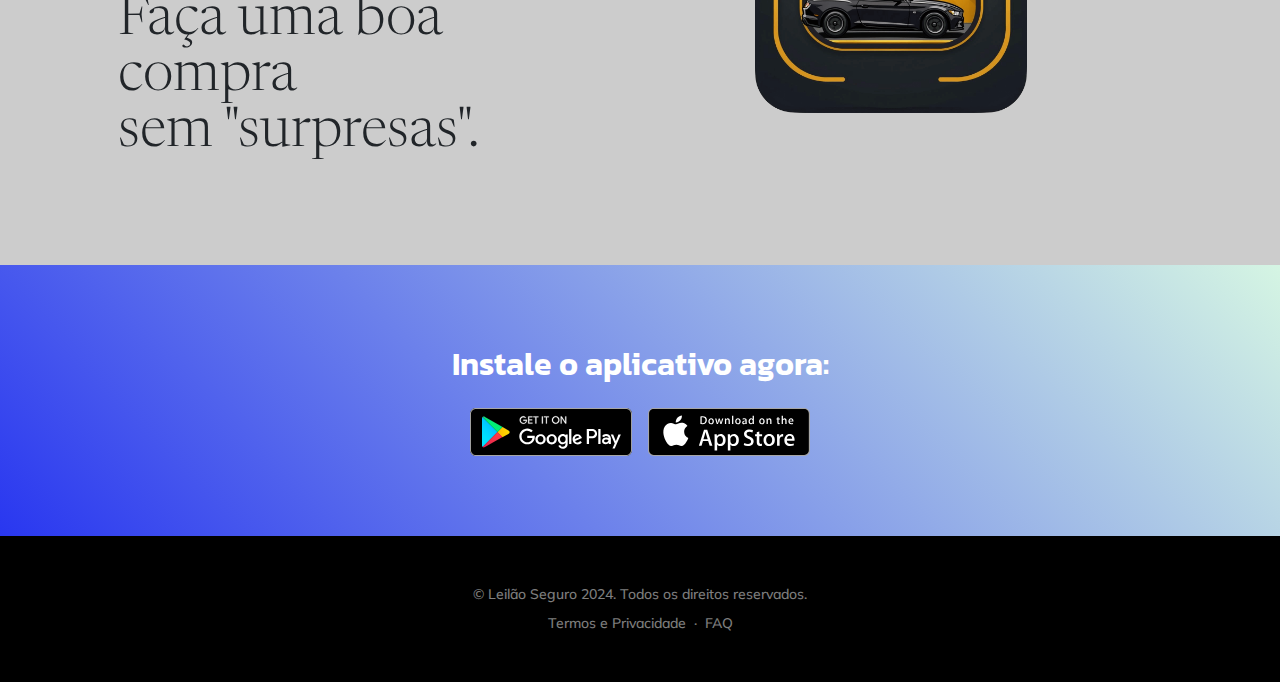
==== commit f1a25f0a: "titulo" ====
--- a/index.html
+++ b/index.html
@@ -5,12 +5,12 @@
   <meta charset="utf-8" />
   <meta name="viewport" content="width=device-width, initial-scale=1, shrink-to-fit=no" />
   <meta name="description"
-    content="Um aplicativo para ajudar na compra em leilões. Calcule com maior precisão os gastos envolvidos e pague até o limite desejado. Pague até o limite calculado, compre com segurança." />
+    content="Um aplicativo para ajudar na compra em leilões. Calcule com maior precisão os gastos envolvidos e pague até o limite desejado. Pague até o limite calculado, compre com segurança. Compre com leilão seguro." />
   <meta name="author" content="leilaoseguro.app" />
-  <meta name="keywords" content="leilão, leilão seguro, leilão com segurança, carro, carro barato, carro de leilão, moto, moto barata, moto de leilão, trocar de carro, carro com preço bom, leilão vale a pena, leilão de carro, leilão de moto, bid, super bid" />
+  <meta name="keywords" content="leilão, leilão seguro, leilao, leilão com segurança, carro, carro barato, carro de leilão, moto, moto barata, moto de leilão, trocar de carro, carro com preço bom, leilão vale a pena, leilão de carro, leilão de moto, bid, super bid" />
   <meta name="robots" content="index, follow">
   <link rel="canonical" href="https://www.leilaoseguro.app"> 
-  <title>Leilão Seguro.app - Realize seu sonho com segurança</title>
+  <title>Leilão Seguro - Realize seu sonho com segurança</title>
   
   <link rel="icon" type="image/x-icon" href="assets/favicon.ico" />
   <!-- Bootstrap icons-->
@@ -32,7 +32,7 @@
   <!-- Navigation-->
   <nav class="navbar navbar-expand-lg navbar-light fixed-top shadow-sm" id="mainNav">
     <div class="container px-5">
-      <a class="navbar-brand fw-bold" href="#page-top">Leilão Seguro.app</a>
+      <a class="navbar-brand fw-bold" href="#page-top">Leilão Seguro app</a>
       <button class="navbar-toggler" type="button" data-bs-toggle="collapse" data-bs-target="#navbarResponsive"
         aria-controls="navbarResponsive" aria-expanded="false" aria-label="Toggle navigation">
         Menu
